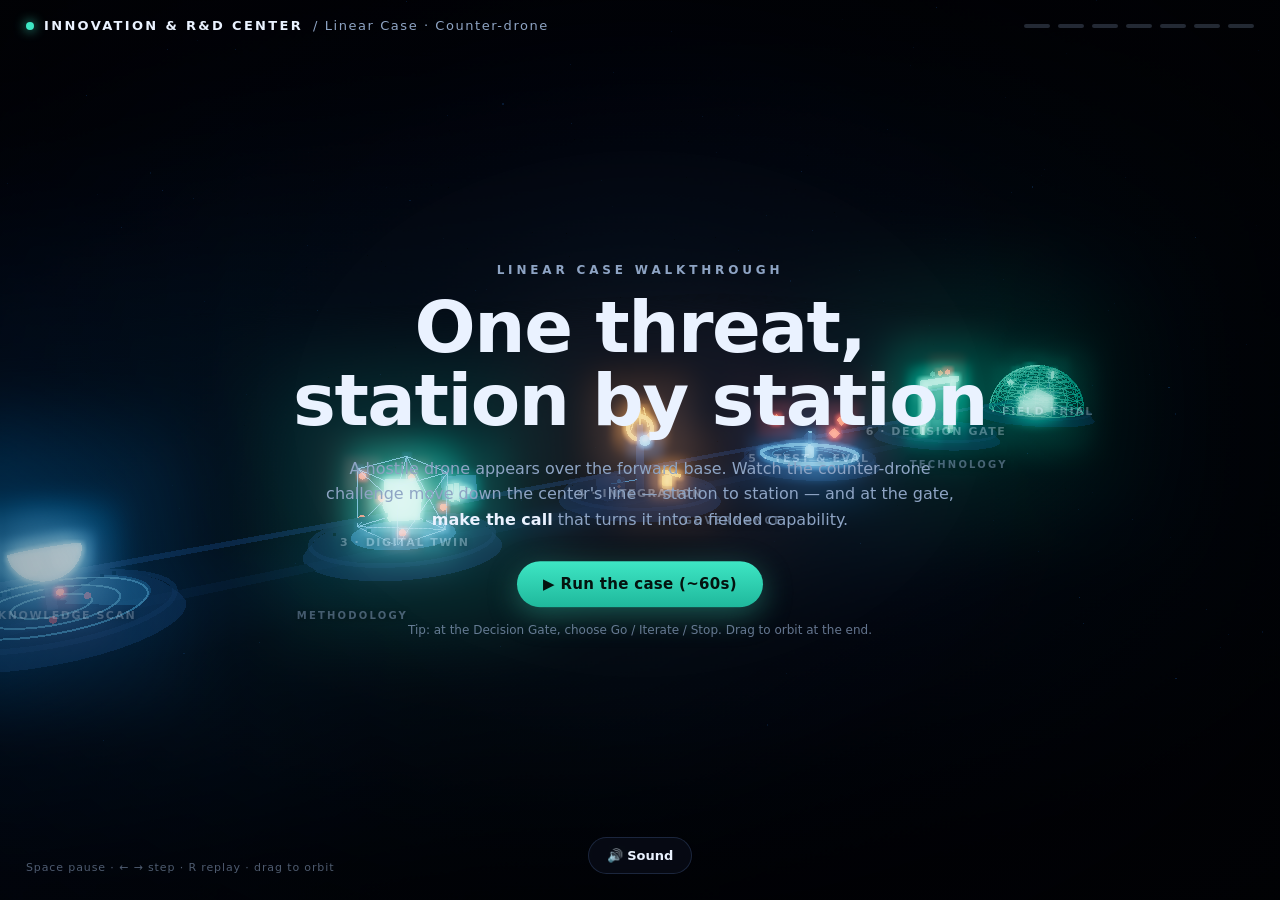
==== index.html @ 36cf7eab "Initial commit: innovation-center-linear C-UAS pitch prototype" ====
<!DOCTYPE html>
<html lang="en">
<head>
  <meta charset="UTF-8" />
  <meta name="viewport" content="width=device-width, initial-scale=1.0" />
  <title>Innovation &amp; R&amp;D Center — Linear Case (Counter-drone / C-UAS)</title>
  <link rel="stylesheet" href="style.css" />
  <!-- Local (vendored) Three.js — runs fully offline / air-gapped. -->
  <script type="importmap">
  {
    "imports": {
      "three": "./vendor/three/build/three.module.js",
      "three/addons/": "./vendor/three/addons/"
    }
  }
  </script>
</head>
<body>
  <div id="scene"></div>
  <div id="vignette"></div>
  <div id="labels"></div>

  <div id="ui">
    <!-- Top: brand + progress -->
    <header id="topbar">
      <div id="brand">
        <span class="dot"></span>
        INNOVATION &amp; R&amp;D CENTER <span class="brand-sub">/ Linear Case · Counter-drone</span>
      </div>
      <div id="progress" aria-hidden="true"></div>
    </header>

    <!-- Center: title card (start) -->
    <div id="titlecard" class="show">
      <div class="eyebrow">Linear Case Walkthrough</div>
      <h1>One threat,<br />station by station</h1>
      <p>A hostile drone appears over the forward base. Watch the counter-drone challenge move
         down the center's line — station to station — and at the gate, <b>make the call</b>
         that turns it into a fielded capability.</p>
      <button id="startBtn" class="primary">▶ Run the case (~60s)</button>
      <span class="hint">Tip: at the Decision Gate, choose Go / Iterate / Stop. Drag to orbit at the end.</span>
    </div>

    <!-- Bottom: artifact chip + caption -->
    <div id="artifact"></div>
    <div id="caption"></div>

    <!-- Evidence / KPI readout (appears at the Test & Evaluation station) -->
    <div id="kpi"></div>

    <!-- End title card -->
    <div id="endcard">
      <div class="end-eyebrow">Innovation &amp; R&amp;D Center</div>
      <h2>One threat in.<br /><span>A capability out.</span></h2>
      <p>The counter-drone system is field-validated — and the sensor-fusion model and test
         protocol are banked as reusable knowledge for the next challenge.</p>
    </div>

    <!-- Decision gate -->
    <div id="gate">
      <div class="gate-title">DECISION GATE</div>
      <div class="gate-q">Evidence is in. Make the call.</div>
      <div class="gate-btns">
        <button data-decision="go" class="go">Go → Field trial</button>
        <button data-decision="iterate" class="iterate">Iterate</button>
        <button data-decision="stop" class="stop">Stop</button>
      </div>
      <div class="gate-note">2.8 km detection · 88% intercept · 6% false alarms — field it, or tune further?</div>
    </div>

    <!-- Controls -->
    <footer id="controls">
      <button id="replayBtn" class="ghost" hidden>↺ Replay</button>
      <button id="muteBtn" class="ghost" title="Mute / unmute (M)">🔊 Sound</button>
    </footer>

    <div id="help">Space pause · ← → step · R replay · drag to orbit</div>
    <div id="loading">Loading the case…</div>
  </div>

  <script type="module" src="main.js"></script>
</body>
</html>
---- style.css ----
:root{
  --amber:#ffb24d;
  --cyan:#56b8ff;
  --teal:#3ee6c4;
  --ink:#eaf2ff;
  --muted:#8ea4c4;
  --panel:rgba(10,16,28,.62);
  --line:rgba(120,170,255,.18);
  font-family: ui-sans-serif, system-ui, -apple-system, "Segoe UI", Roboto, Helvetica, Arial, sans-serif;
}
*{box-sizing:border-box;margin:0;padding:0}
html,body{height:100%;overflow:hidden;background:#03050a;color:var(--ink)}
#scene{position:fixed;inset:0}
#labels{position:fixed;inset:0;pointer-events:none;overflow:hidden}

/* Cinematic vignette (also used to focus the decision gate) */
#vignette{
  position:fixed;inset:0;pointer-events:none;z-index:5;
  background:radial-gradient(ellipse at 50% 46%, transparent 38%, rgba(2,4,9,.55) 100%);
  opacity:.85;transition:opacity .8s ease, background .8s ease;
}
#vignette.focus{
  background:radial-gradient(ellipse at 50% 50%, transparent 14%, rgba(2,4,9,.86) 62%);
  opacity:1;
}

/* CSS2D labels */
.stage-label{
  font-size:11px;letter-spacing:.14em;font-weight:600;text-transform:uppercase;
  color:var(--ink);white-space:nowrap;opacity:.32;transition:opacity .4s, color .4s;
  text-shadow:0 1px 6px rgba(0,0,0,.85);
}
.stage-label.active{opacity:1}
.stage-label.done{opacity:.65;color:var(--teal)}
.cap-label{
  font-size:10px;letter-spacing:.22em;font-weight:700;text-transform:uppercase;
  color:var(--muted);white-space:nowrap;opacity:.5;transition:opacity .5s, color .5s;
  text-shadow:0 1px 6px rgba(0,0,0,.85);
}
.cap-label.physical.lit{color:var(--amber);opacity:1}
.cap-label.digital.lit{color:var(--cyan);opacity:1}
.core-label{
  font-size:11px;letter-spacing:.2em;font-weight:700;text-transform:uppercase;
  color:var(--teal);opacity:.85;white-space:nowrap;text-shadow:0 1px 10px rgba(0,0,0,.9);
}

/* UI overlay */
#ui{position:fixed;inset:0;pointer-events:none;z-index:10}
#ui button{pointer-events:auto;cursor:pointer;font-family:inherit}

#topbar{
  position:absolute;top:0;left:0;right:0;display:flex;align-items:center;
  justify-content:space-between;padding:18px 26px;
}
#brand{font-size:13px;letter-spacing:.18em;font-weight:700;display:flex;align-items:center;gap:10px}
#brand .brand-sub{color:var(--muted);font-weight:500;letter-spacing:.12em}
#brand .dot{width:8px;height:8px;border-radius:50%;background:var(--teal);box-shadow:0 0 12px var(--teal)}

#progress{display:flex;gap:8px;align-items:center}
#progress .pip{width:26px;height:4px;border-radius:3px;background:rgba(140,164,196,.25);
  transition:background .4s, box-shadow .4s;pointer-events:auto;cursor:pointer}
#progress .pip:hover{background:rgba(140,164,196,.55)}
#progress .pip.active{background:var(--cyan);box-shadow:0 0 10px var(--cyan)}
#progress .pip.done{background:var(--teal)}

/* Title card */
#titlecard{
  position:absolute;left:0;right:0;top:50%;transform:translateY(-50%);
  text-align:center;padding:0 24px;opacity:0;pointer-events:none;
  transition:opacity .8s ease, transform .8s ease;
}
#titlecard.show{opacity:1;pointer-events:auto}
#titlecard .eyebrow{font-size:12px;letter-spacing:.32em;text-transform:uppercase;color:var(--muted);font-weight:700;margin-bottom:14px}
#titlecard h1{font-size:clamp(34px,6vw,72px);line-height:1.02;font-weight:800;letter-spacing:-.02em}
#titlecard p{max-width:640px;margin:18px auto 28px;color:var(--muted);font-size:16px;line-height:1.6}
#titlecard p b{color:var(--ink);font-weight:700}
.hint{display:block;margin-top:16px;color:var(--muted);font-size:12px;opacity:.7}

/* Named-challenge label on the orb */
.orb-label{
  font-size:11px;letter-spacing:.12em;font-weight:700;text-transform:uppercase;
  color:var(--amber);white-space:nowrap;text-shadow:0 1px 8px rgba(0,0,0,.9);
}

/* Evidence / KPI readout — appears at the Evidence stage, lower-left */
#kpi{
  position:absolute;left:26px;bottom:120px;width:min(300px,80vw);
  background:var(--panel);border:1px solid var(--line);border-left:3px solid var(--cyan);
  border-radius:12px;padding:14px 16px;backdrop-filter:blur(12px);
  box-shadow:0 18px 50px rgba(0,0,0,.5);
  opacity:0;pointer-events:none;transform:translateX(-16px);
  transition:opacity .45s ease, transform .45s ease;
}
#kpi.show{opacity:1;transform:translateX(0)}
#kpi .kpi-title{font-size:10px;letter-spacing:.2em;text-transform:uppercase;font-weight:800;color:var(--cyan);margin-bottom:10px}
#kpi .kpi-row{display:flex;justify-content:space-between;align-items:baseline;gap:14px;padding:4px 0;font-size:12.5px;color:var(--muted)}
#kpi .kpi-row b{font-size:15px;font-weight:800;letter-spacing:-.01em}
#kpi .kpi-row b.ok{color:var(--teal)}
#kpi .kpi-row b.warn{color:var(--amber)}

button.primary{
  background:linear-gradient(180deg,var(--teal),#1fb89c);color:#04130f;border:none;
  padding:14px 26px;border-radius:999px;font-size:15px;font-weight:700;letter-spacing:.02em;
  box-shadow:0 8px 30px rgba(62,230,196,.35);transition:transform .15s, box-shadow .15s;
}
button.primary:hover{transform:translateY(-2px);box-shadow:0 12px 38px rgba(62,230,196,.5)}
button.ghost{
  background:var(--panel);color:var(--ink);border:1px solid var(--line);
  padding:10px 18px;border-radius:999px;font-size:13px;font-weight:600;backdrop-filter:blur(8px);
}
button.ghost:hover{border-color:var(--cyan)}

/* Artifact chip */
#artifact{
  position:absolute;left:50%;bottom:150px;transform:translateX(-50%) translateY(8px);
  display:flex;align-items:center;gap:8px;font-size:11px;letter-spacing:.18em;font-weight:700;
  text-transform:uppercase;color:var(--cyan);opacity:0;transition:opacity .5s, transform .5s;
  padding:6px 14px;border:1px solid var(--line);border-radius:999px;background:var(--panel);
  backdrop-filter:blur(8px);
}
#artifact.show{opacity:1;transform:translateX(-50%) translateY(0)}
#artifact::before{content:"";width:6px;height:6px;border-radius:50%;background:var(--cyan);box-shadow:0 0 8px var(--cyan)}

/* Caption */
#caption{
  position:absolute;left:50%;bottom:96px;transform:translateX(-50%) translateY(10px);
  text-align:center;font-size:clamp(18px,2.4vw,26px);font-weight:600;letter-spacing:.01em;
  max-width:80%;opacity:0;transition:opacity .6s ease, transform .6s ease;
  text-shadow:0 2px 20px rgba(0,0,0,.9);
}
#caption.show{opacity:1;transform:translateX(-50%) translateY(0)}

/* End title card — perfectly centred on screen */
#endcard{
  position:absolute;left:50%;top:50%;transform:translate(-50%,-46%);
  width:100%;max-width:760px;
  text-align:center;padding:0 24px;opacity:0;pointer-events:none;
  transition:opacity 1s ease, transform 1.2s ease;
}
#endcard.show{opacity:1;transform:translate(-50%,-50%)}
.end-eyebrow{font-size:12px;letter-spacing:.32em;text-transform:uppercase;color:var(--muted);font-weight:700}
#endcard h2{font-size:clamp(34px,6vw,68px);line-height:1.03;font-weight:800;letter-spacing:-.02em;margin:14px 0 0}
#endcard h2 span{color:var(--teal);text-shadow:0 0 40px rgba(62,230,196,.5)}
#endcard p{margin:18px auto 0;max-width:560px;color:var(--ink);opacity:.8;font-size:17px;line-height:1.6}

/* Controls + help */
#controls{position:absolute;left:0;right:0;bottom:26px;display:flex;justify-content:center;gap:12px}
#help{position:absolute;left:26px;bottom:26px;color:var(--muted);font-size:11px;letter-spacing:.08em;opacity:.55}

/* Decision gate */
#gate{
  position:absolute;left:50%;bottom:120px;transform:translateX(-50%) scale(.96);
  width:min(440px,90vw);background:var(--panel);border:1px solid var(--line);
  border-radius:16px;padding:20px 22px;text-align:center;backdrop-filter:blur(12px);
  opacity:0;pointer-events:none;transition:opacity .4s ease, transform .4s ease;
  box-shadow:0 20px 60px rgba(0,0,0,.55);
}
#gate.show{opacity:1;pointer-events:auto;transform:translateX(-50%) scale(1)}
.gate-title{font-size:11px;letter-spacing:.28em;color:var(--cyan);font-weight:700}
.gate-q{font-size:19px;font-weight:700;margin:8px 0 16px}
.gate-btns{display:flex;gap:10px;justify-content:center}
.gate-btns button{flex:1;padding:12px 8px;border-radius:10px;font-weight:700;font-size:14px;border:1px solid transparent}
.gate-btns .go{background:linear-gradient(180deg,var(--teal),#1fb89c);color:#04130f}
.gate-btns .iterate{background:rgba(255,178,77,.14);color:var(--amber);border-color:rgba(255,178,77,.4)}
.gate-btns .stop{background:rgba(255,90,90,.12);color:#ff8a8a;border-color:rgba(255,90,90,.35)}
.gate-btns button:hover{filter:brightness(1.1);transform:translateY(-1px)}
.gate-note{margin-top:14px;color:var(--muted);font-size:12px;line-height:1.5}

#loading{
  position:absolute;left:50%;top:50%;transform:translate(-50%,-50%);
  color:var(--muted);font-size:14px;letter-spacing:.1em;
}
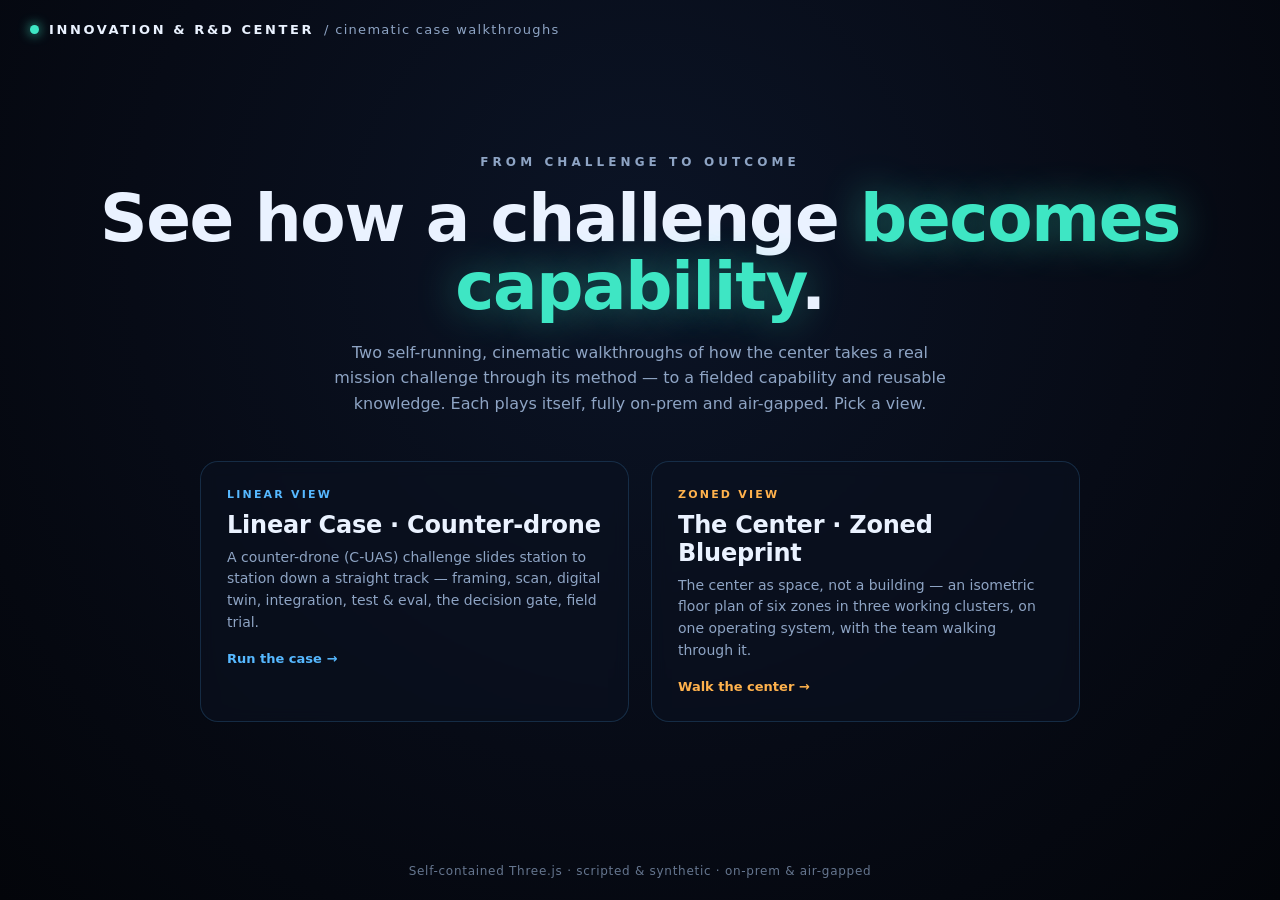
==== commit d24edb96: "Combine into multi-piece repo (linear + The Center) with routing + deploy - Restructured into a land" ====
--- a/index.html
+++ b/index.html
@@ -3,81 +3,61 @@
 <head>
   <meta charset="UTF-8" />
   <meta name="viewport" content="width=device-width, initial-scale=1.0" />
-  <title>Innovation &amp; R&amp;D Center — Linear Case (Counter-drone / C-UAS)</title>
-  <link rel="stylesheet" href="style.css" />
-  <!-- Local (vendored) Three.js — runs fully offline / air-gapped. -->
-  <script type="importmap">
-  {
-    "imports": {
-      "three": "./vendor/three/build/three.module.js",
-      "three/addons/": "./vendor/three/addons/"
-    }
-  }
-  </script>
+  <title>Innovation &amp; R&amp;D Center — Cinematic case walkthroughs</title>
+  <style>
+    :root{ --amber:#ffb24d; --cyan:#56b8ff; --teal:#3ee6c4; --ink:#eaf2ff; --muted:#8ea4c4; }
+    *{box-sizing:border-box;margin:0;padding:0}
+    html,body{min-height:100%;background:#03050a;color:var(--ink);
+      font-family:ui-sans-serif,system-ui,-apple-system,"Segoe UI",Roboto,Helvetica,Arial,sans-serif}
+    body{background:radial-gradient(ellipse at 50% 28%, #0b1426 0%, #070b16 56%, #03050a 100%);
+      min-height:100vh;display:flex;flex-direction:column}
+    header{display:flex;align-items:center;gap:10px;padding:22px 30px;font-size:13px;letter-spacing:.2em;font-weight:800}
+    header .dot{width:9px;height:9px;border-radius:50%;background:var(--teal);box-shadow:0 0 12px var(--teal)}
+    header .sub{color:var(--muted);font-weight:500;letter-spacing:.1em}
+    main{flex:1;display:flex;flex-direction:column;align-items:center;justify-content:center;text-align:center;padding:40px 24px 64px}
+    .eyebrow{font-size:12px;letter-spacing:.34em;text-transform:uppercase;color:var(--muted);font-weight:700;margin-bottom:16px}
+    h1{font-size:clamp(34px,6vw,66px);line-height:1.04;font-weight:800;letter-spacing:-.02em}
+    h1 span{color:var(--teal);text-shadow:0 0 40px rgba(62,230,196,.45)}
+    .lede{max-width:640px;margin:18px auto 44px;color:var(--muted);font-size:16px;line-height:1.6}
+    .cards{display:grid;grid-template-columns:repeat(auto-fit,minmax(280px,1fr));gap:22px;width:100%;max-width:880px}
+    a.card{display:block;text-align:left;text-decoration:none;color:inherit;padding:26px;border-radius:18px;
+      border:1px solid rgba(86,184,255,.18);background:rgba(10,18,32,.6);backdrop-filter:blur(8px);
+      transition:transform .18s ease, border-color .18s ease, box-shadow .18s ease}
+    a.card:hover{transform:translateY(-4px);border-color:var(--cyan);box-shadow:0 16px 50px rgba(86,184,255,.18)}
+    .card .tag{font-size:11px;letter-spacing:.2em;text-transform:uppercase;font-weight:800;color:var(--cyan)}
+    .card.amber .tag{color:var(--amber)}
+    .card h2{font-size:24px;font-weight:800;margin:10px 0 8px;letter-spacing:-.01em}
+    .card p{color:var(--muted);font-size:14px;line-height:1.55}
+    .card .go{margin-top:18px;display:inline-flex;align-items:center;gap:8px;font-size:13px;font-weight:700;color:var(--cyan)}
+    .card.amber .go{color:var(--amber)}
+    footer{padding:22px 30px;color:var(--muted);font-size:12px;letter-spacing:.06em;opacity:.7;text-align:center}
+  </style>
 </head>
 <body>
-  <div id="scene"></div>
-  <div id="vignette"></div>
-  <div id="labels"></div>
-
-  <div id="ui">
-    <!-- Top: brand + progress -->
-    <header id="topbar">
-      <div id="brand">
-        <span class="dot"></span>
-        INNOVATION &amp; R&amp;D CENTER <span class="brand-sub">/ Linear Case · Counter-drone</span>
-      </div>
-      <div id="progress" aria-hidden="true"></div>
-    </header>
-
-    <!-- Center: title card (start) -->
-    <div id="titlecard" class="show">
-      <div class="eyebrow">Linear Case Walkthrough</div>
-      <h1>One threat,<br />station by station</h1>
-      <p>A hostile drone appears over the forward base. Watch the counter-drone challenge move
-         down the center's line — station to station — and at the gate, <b>make the call</b>
-         that turns it into a fielded capability.</p>
-      <button id="startBtn" class="primary">▶ Run the case (~60s)</button>
-      <span class="hint">Tip: at the Decision Gate, choose Go / Iterate / Stop. Drag to orbit at the end.</span>
+  <header><span class="dot"></span> INNOVATION &amp; R&amp;D CENTER <span class="sub">/ cinematic case walkthroughs</span></header>
+  <main>
+    <div class="eyebrow">From challenge to outcome</div>
+    <h1>See how a challenge <span>becomes capability</span>.</h1>
+    <p class="lede">Two self-running, cinematic walkthroughs of how the center takes a real mission
+       challenge through its method — to a fielded capability and reusable knowledge. Each plays
+       itself, fully on-prem and air-gapped. Pick a view.</p>
+    <div class="cards">
+      <a class="card" href="linear/">
+        <div class="tag">Linear view</div>
+        <h2>Linear Case · Counter-drone</h2>
+        <p>A counter-drone (C-UAS) challenge slides station to station down a straight track —
+           framing, scan, digital twin, integration, test &amp; eval, the decision gate, field trial.</p>
+        <span class="go">Run the case →</span>
+      </a>
+      <a class="card amber" href="simulation-figures/">
+        <div class="tag">Zoned view</div>
+        <h2>The Center · Zoned Blueprint</h2>
+        <p>The center as space, not a building — an isometric floor plan of six zones in three
+           working clusters, on one operating system, with the team walking through it.</p>
+        <span class="go">Walk the center →</span>
+      </a>
     </div>
-
-    <!-- Bottom: artifact chip + caption -->
-    <div id="artifact"></div>
-    <div id="caption"></div>
-
-    <!-- Evidence / KPI readout (appears at the Test & Evaluation station) -->
-    <div id="kpi"></div>
-
-    <!-- End title card -->
-    <div id="endcard">
-      <div class="end-eyebrow">Innovation &amp; R&amp;D Center</div>
-      <h2>One threat in.<br /><span>A capability out.</span></h2>
-      <p>The counter-drone system is field-validated — and the sensor-fusion model and test
-         protocol are banked as reusable knowledge for the next challenge.</p>
-    </div>
-
-    <!-- Decision gate -->
-    <div id="gate">
-      <div class="gate-title">DECISION GATE</div>
-      <div class="gate-q">Evidence is in. Make the call.</div>
-      <div class="gate-btns">
-        <button data-decision="go" class="go">Go → Field trial</button>
-        <button data-decision="iterate" class="iterate">Iterate</button>
-        <button data-decision="stop" class="stop">Stop</button>
-      </div>
-      <div class="gate-note">2.8 km detection · 88% intercept · 6% false alarms — field it, or tune further?</div>
-    </div>
-
-    <!-- Controls -->
-    <footer id="controls">
-      <button id="replayBtn" class="ghost" hidden>↺ Replay</button>
-      <button id="muteBtn" class="ghost" title="Mute / unmute (M)">🔊 Sound</button>
-    </footer>
-
-    <div id="help">Space pause · ← → step · R replay · drag to orbit</div>
-    <div id="loading">Loading the case…</div>
-  </div>
-
-  <script type="module" src="main.js"></script>
+  </main>
+  <footer>Self-contained Three.js · scripted &amp; synthetic · on-prem &amp; air-gapped</footer>
 </body>
 </html>
